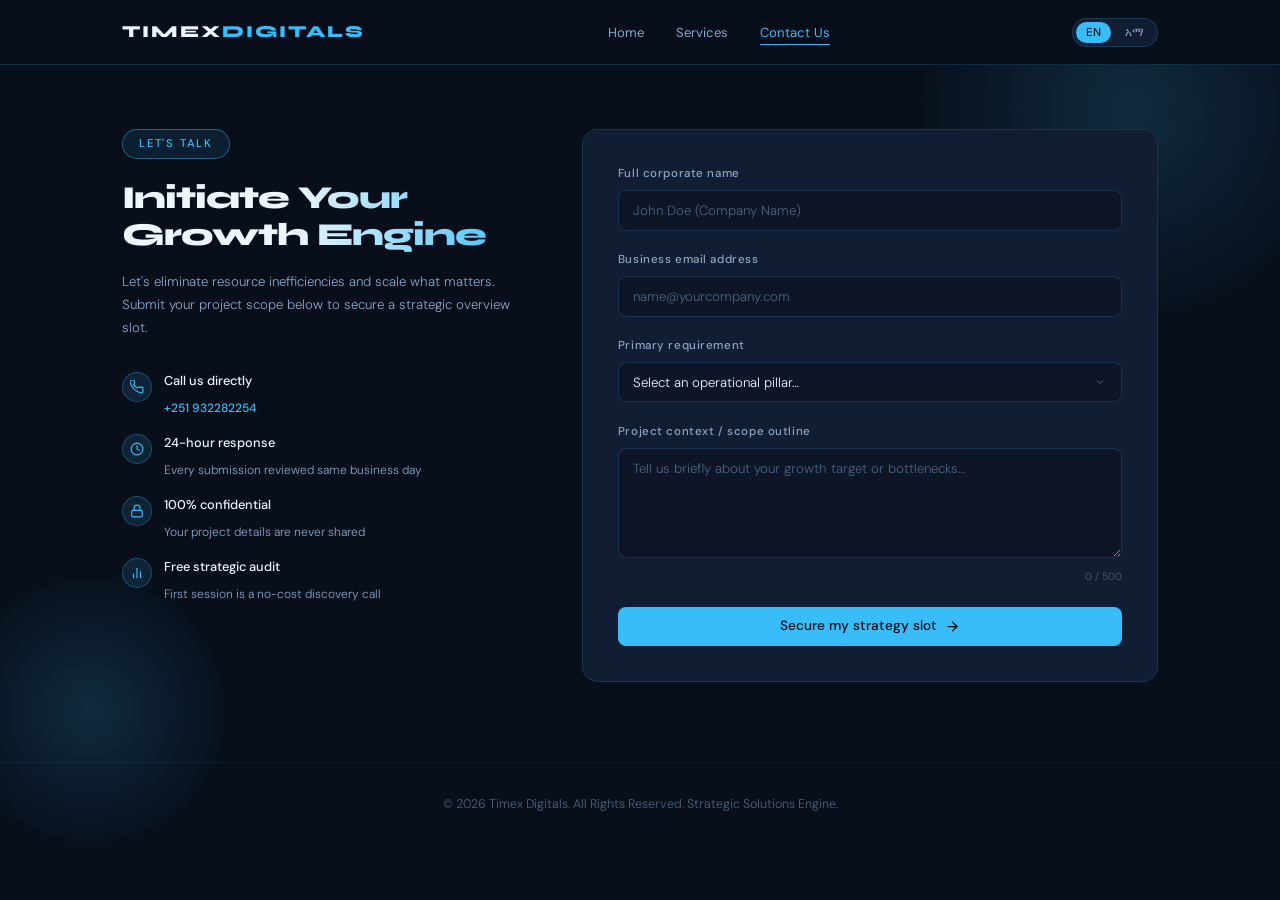
==== contact.html @ e4320874 "Update contact phone number in contact.html" ====
<!DOCTYPE html>
<html lang="en" id="html-root">
<head>
  <meta charset="UTF-8">
  <meta name="viewport" content="width=device-width, initial-scale=1.0">
  <title>Secure a Consultation | Timex Digitals</title>
  <link rel="stylesheet" href="style.css">
  <style>
    .contact-wrap {
      position: relative; z-index: 2;
      max-width: 1100px; margin: 0 auto;
      padding: 4rem 2rem 5rem;
      display: grid;
      grid-template-columns: 1fr 1.4fr;
      gap: 3rem;
      align-items: start;
    }
    .contact-info { animation: fadeUp .55s cubic-bezier(.22,.9,.36,1) .1s both; }
    .page-h1 { font-size: 2rem; margin-bottom: 1rem; }
    .page-sub { font-size: .83rem; line-height: 1.75; margin-bottom: 2rem; animation: fadeUp .6s cubic-bezier(.22,.9,.36,1) .25s both; }

    .trust-items { display: flex; flex-direction: column; gap: 14px; }
    .trust-item  { display: flex; align-items: flex-start; gap: 12px; animation: fadeUp .5s cubic-bezier(.22,.9,.36,1) both; }
    .trust-item:nth-child(1){ animation-delay:.3s; }
    .trust-item:nth-child(2){ animation-delay:.42s; }
    .trust-item:nth-child(3){ animation-delay:.54s; }
    .trust-item:nth-child(4){ animation-delay:.66s; }

    .trust-dot {
      width: 30px; height: 30px; border-radius: 50%;
      background: rgba(56,189,248,.12); border: 0.5px solid rgba(56,189,248,.3);
      display: flex; align-items: center; justify-content: center; flex-shrink: 0; margin-top: 1px;
    }
    .trust-dot svg { width: 14px; height: 14px; stroke: #38bdf8; fill: none; stroke-width: 2; stroke-linecap: round; stroke-linejoin: round; }
    .trust-text strong { display: block; font-size: .8rem; font-weight: 500; color: #f0f6ff; margin-bottom: 2px; }
    .trust-text span   { font-size: .75rem; color: #8ba7c8; }
    .phone-link { color: #38bdf8 !important; font-weight: 500; text-decoration: none; transition: opacity .2s; }
    .phone-link:hover { opacity: .75; }

    .form-card {
      background: #111d33; border-radius: 16px;
      border: 0.5px solid rgba(56,189,248,.15);
      padding: 2.2rem;
      animation: fadeUp .6s cubic-bezier(.22,.9,.36,1) .2s both;
      transition: border-color .3s;
    }
    .form-card:focus-within { border-color: rgba(56,189,248,.35); }

    .field { position: relative; margin-bottom: 1.3rem; }
    .field label { display: block; font-size: .72rem; font-weight: 500; color: #8ba7c8; letter-spacing: .05em; margin-bottom: 6px; transition: color .2s; }
    .field:focus-within label { color: #38bdf8; }

    .field input, .field select, .field textarea {
      width: 100%; background: #0d1526;
      border: 0.5px solid rgba(56,189,248,.18);
      color: #f0f6ff; border-radius: 8px;
      padding: .68rem .9rem;
      font-family: 'DM Sans', sans-serif; font-size: .83rem; font-weight: 300;
      transition: border-color .2s, box-shadow .2s; outline: none;
      appearance: none; -webkit-appearance: none;
    }
    .field input:focus, .field select:focus, .field textarea:focus {
      border-color: #38bdf8;
      box-shadow: 0 0 0 3px rgba(56,189,248,.12);
    }
    .field input::placeholder, .field textarea::placeholder { color: #4a6480; }
    .field select {
      background-image: url("data:image/svg+xml,%3Csvg xmlns='http://www.w3.org/2000/svg' width='12' height='12' viewBox='0 0 24 24' fill='none' stroke='%234a6480' stroke-width='2'%3E%3Cpolyline points='6 9 12 15 18 9'%3E%3C/polyline%3E%3C/svg%3E");
      background-repeat: no-repeat; background-position: right .9rem center;
      padding-right: 2.2rem; cursor: pointer;
    }
    .field select option { background: #111d33; color: #f0f6ff; }
    .field textarea { resize: vertical; min-height: 110px; }

    .valid-icon { position: absolute; right: 10px; top: 50%; transform: translateY(-50%); opacity: 0; transition: opacity .25s; pointer-events: none; }
    .valid-icon svg { width: 14px; height: 14px; stroke: #4ade80; fill: none; stroke-width: 2.5; stroke-linecap: round; stroke-linejoin: round; }
    .field.valid .valid-icon { opacity: 1; }
    .field.valid input, .field.valid select, .field.valid textarea { border-color: rgba(74,222,128,.4); }

    .char-count { font-size: .65rem; color: #4a6480; text-align: right; margin-top: 4px; transition: color .2s; }
    .char-count.warn { color: #fbbf24; }

    .submit-btn {
      width: 100%; font-family: 'DM Sans', sans-serif; font-size: .85rem; font-weight: 500;
      padding: .75rem 1.5rem; border-radius: 8px; border: none; cursor: pointer;
      background: #38bdf8; color: #020c16; line-height: 1;
      display: flex; align-items: center; justify-content: center; gap: 8px;
      transition: transform .18s, box-shadow .18s;
    }
    .submit-btn:hover { transform: translateY(-2px); animation: pulseRing 1.4s ease infinite; }
    .submit-btn:active { transform: scale(.98); }
    .submit-btn:disabled { background: #172240; color: #4a6480; cursor: not-allowed; animation: none; transform: none; }

    .spin-ring { width: 16px; height: 16px; border-radius: 50%; border: 2px solid rgba(2,12,22,.3); border-top-color: #020c16; animation: spin .7s linear infinite; display: none; }

    .success-state { display: none; text-align: center; padding: 2rem 1rem; }
    .success-check {
      width: 56px; height: 56px; border-radius: 50%;
      background: rgba(74,222,128,.12); border: 0.5px solid rgba(74,222,128,.4);
      display: flex; align-items: center; justify-content: center; margin: 0 auto 1.2rem;
      animation: checkPop .5s cubic-bezier(.22,.9,.36,1) both;
    }
    .success-check svg { width: 22px; height: 22px; stroke: #4ade80; fill: none; stroke-width: 2.5; stroke-linecap: round; stroke-linejoin: round; }
    .success-h { font-family: 'Syne', sans-serif; font-size: 1.1rem; font-weight: 700; margin-bottom: .5rem; animation: successSlide .4s ease .1s both; opacity: 0; }
    .success-p { font-size: .8rem; color: #8ba7c8; animation: successSlide .4s ease .2s both; opacity: 0; }
  </style>
</head>
<body>

<div class="orb orb1"></div>
<div class="orb orb2"></div>

<header>
  <div class="nav-inner">
    <a class="logo-link" href="index.html">
      <div class="logo-text">TIMEX<span>DIGITALS</span></div>
    </a>
    <nav>
      <ul>
        <li><a href="index.html" data-key="nav_home">Home</a></li>
        <li><a href="services.html" data-key="nav_services">Services</a></li>
        <li><a href="contact.html" class="active" data-key="nav_contact">Contact Us</a></li>
      </ul>
    </nav>
    <div class="lang-toggle" role="group" aria-label="Language selector">
      <button class="lang-btn active" onclick="setLang('en')">EN</button>
      <button class="lang-btn" onclick="setLang('am')">አማ</button>
    </div>
  </div>
</header>

<main>
  <div class="contact-wrap">

    <!-- LEFT: info panel -->
    <div class="contact-info">
      <span class="page-tag" data-key="ct_tag">Let's talk</span>
      <h1 class="shimmer-title page-h1" data-key="ct_h1">Initiate Your Growth Engine</h1>
      <p class="page-sub muted" data-key="ct_sub">Let's eliminate resource inefficiencies and scale what matters. Submit your project scope below to secure a strategic overview slot.</p>

      <div class="trust-items">
        <!-- Phone -->
        <div class="trust-item">
          <div class="trust-dot">
            <svg viewBox="0 0 24 24"><path d="M22 16.92v3a2 2 0 01-2.18 2 19.79 19.79 0 01-8.63-3.07A19.5 19.5 0 013.07 10.8a19.79 19.79 0 01-3.07-8.68A2 2 0 012 0h3a2 2 0 012 1.72c.127.96.361 1.903.7 2.81a2 2 0 01-.45 2.11L6.09 7.91a16 16 0 006 6l1.27-1.27a2 2 0 012.11-.45c.907.339 1.85.573 2.81.7A2 2 0 0122 14.92z"/></svg>
          </div>
          <div class="trust-text">
            <strong data-key="ct_phone_label">Call us directly</strong>
            <!-- ✏️  REPLACE the number below with your real phone number -->
            <span><a href="tel:+251932282254" class="phone-link">+251 932282254</a></span>
          </div>
        </div>
        <!-- 24h response -->
        <div class="trust-item">
          <div class="trust-dot">
            <svg viewBox="0 0 24 24"><circle cx="12" cy="12" r="10"/><polyline points="12 6 12 12 16 14"/></svg>
          </div>
          <div class="trust-text">
            <strong data-key="ct_trust1_h">24-hour response</strong>
            <span data-key="ct_trust1_p">Every submission reviewed same business day</span>
          </div>
        </div>
        <!-- Confidential -->
        <div class="trust-item">
          <div class="trust-dot">
            <svg viewBox="0 0 24 24"><rect x="3" y="11" width="18" height="11" rx="2" ry="2"/><path d="M7 11V7a5 5 0 0110 0v4"/></svg>
          </div>
          <div class="trust-text">
            <strong data-key="ct_trust2_h">100% confidential</strong>
            <span data-key="ct_trust2_p">Your project details are never shared</span>
          </div>
        </div>
        <!-- Free audit -->
        <div class="trust-item">
          <div class="trust-dot">
            <svg viewBox="0 0 24 24"><line x1="18" y1="20" x2="18" y2="10"/><line x1="12" y1="20" x2="12" y2="4"/><line x1="6" y1="20" x2="6" y2="14"/></svg>
          </div>
          <div class="trust-text">
            <strong data-key="ct_trust3_h">Free strategic audit</strong>
            <span data-key="ct_trust3_p">First session is a no-cost discovery call</span>
          </div>
        </div>
      </div>
    </div>

    <!-- RIGHT: form -->
    <div class="form-card" id="formCard">
      <div id="formBody">
        <div class="field" id="f-name">
          <label for="client-name" data-key="f_name">Full corporate name</label>
          <input type="text" id="client-name" placeholder="John Doe (Company Name)" autocomplete="name">
          <div class="valid-icon"><svg viewBox="0 0 24 24"><polyline points="20 6 9 17 4 12"/></svg></div>
        </div>
        <div class="field" id="f-email">
          <label for="client-email" data-key="f_email">Business email address</label>
          <input type="email" id="client-email" placeholder="name@yourcompany.com" autocomplete="email">
          <div class="valid-icon"><svg viewBox="0 0 24 24"><polyline points="20 6 9 17 4 12"/></svg></div>
        </div>
        <div class="field" id="f-service">
          <label for="service-type" data-key="f_service">Primary requirement</label>
          <select id="service-type">
            <option value="" data-key="f_svc_placeholder">Select an operational pillar…</option>
            <option value="web-dev"    data-key="f_svc1">Web Development & Infrastructure</option>
            <option value="branding"   data-key="f_svc2">Graphic Design & Brand Architecture</option>
            <option value="marketing"  data-key="f_svc3">Ads Campaigns & Digital Optimization</option>
            <option value="consulting" data-key="f_svc4">Enterprise Business Consulting</option>
          </select>
          <div class="valid-icon"><svg viewBox="0 0 24 24"><polyline points="20 6 9 17 4 12"/></svg></div>
        </div>
        <div class="field" id="f-msg">
          <label for="project-notes" data-key="f_msg">Project context / scope outline</label>
          <textarea id="project-notes" placeholder="Tell us briefly about your growth target or bottlenecks…"></textarea>
          <div class="char-count" id="charCount">0 / 500</div>
          <div class="valid-icon" style="top:20px;transform:none;"><svg viewBox="0 0 24 24"><polyline points="20 6 9 17 4 12"/></svg></div>
        </div>
        <button class="submit-btn" id="submitBtn" type="button" onclick="handleSubmit()">
          <span id="btnText" data-key="f_submit">Secure my strategy slot</span>
          <div class="spin-ring" id="spinner"></div>
          <svg id="btnIcon" width="15" height="15" viewBox="0 0 24 24" fill="none" stroke="currentColor" stroke-width="2" stroke-linecap="round" stroke-linejoin="round"><line x1="5" y1="12" x2="19" y2="12"/><polyline points="12 5 19 12 12 19"/></svg>
        </button>
      </div>

      <div class="success-state" id="successState">
        <div class="success-check"><svg viewBox="0 0 24 24"><polyline points="20 6 9 17 4 12"/></svg></div>
        <div class="success-h" data-key="success_h">You're booked in.</div>
        <p class="success-p" data-key="success_p">We've received your scope outline and will be in touch within 24 hours to confirm your strategy session.</p>
      </div>
    </div>

  </div>
</main>

<footer>
  <p data-key="footer">&copy; 2026 Timex Digitals. All Rights Reserved. Strategic Solutions Engine.</p>
</footer>

<script>
  const nameEl    = document.getElementById('client-name');
  const emailEl   = document.getElementById('client-email');
  const serviceEl = document.getElementById('service-type');
  const msgEl     = document.getElementById('project-notes');
  const charCount = document.getElementById('charCount');

  function setValid(id, ok) {
    document.getElementById(id).classList.toggle('valid', ok);
  }

  nameEl.addEventListener('input',    () => setValid('f-name',    nameEl.value.trim().length > 2));
  emailEl.addEventListener('input',   () => setValid('f-email',   /^[^\s@]+@[^\s@]+\.[^\s@]+$/.test(emailEl.value)));
  serviceEl.addEventListener('change',() => setValid('f-service', serviceEl.value !== ''));
  msgEl.addEventListener('input', () => {
    const l = msgEl.value.length;
    charCount.textContent = l + ' / 500';
    charCount.classList.toggle('warn', l > 400);
    setValid('f-msg', l > 20);
    if (l > 500) msgEl.value = msgEl.value.slice(0, 500);
  });

  function handleSubmit() {
    const ok = nameEl.value.trim().length > 2
      && /^[^\s@]+@[^\s@]+\.[^\s@]+$/.test(emailEl.value)
      && serviceEl.value !== ''
      && msgEl.value.length > 20;

    if (!ok) {
      if (nameEl.value.trim().length <= 2)                          nameEl.focus();
      else if (!/^[^\s@]+@[^\s@]+\.[^\s@]+$/.test(emailEl.value)) emailEl.focus();
      else if (!serviceEl.value)                                    serviceEl.focus();
      else                                                          msgEl.focus();
      return;
    }

    const btn  = document.getElementById('submitBtn');
    const txt  = document.getElementById('btnText');
    const spin = document.getElementById('spinner');
    const icon = document.getElementById('btnIcon');

    btn.disabled        = true;
    txt.textContent     = 'Submitting…';
    spin.style.display  = 'block';
    icon.style.display  = 'none';

    setTimeout(() => {
      document.getElementById('formBody').style.display  = 'none';
      document.getElementById('successState').style.display = 'block';
    }, 1600);
  }
</script>
<script src="lang.js"></script>
</body>
</html>
---- style.css ----
@import url('https://fonts.googleapis.com/css2?family=Syne:wght@400;700;800&family=DM+Sans:wght@300;400;500&display=swap');

/* ============================================================
   ANIMATIONS
   ============================================================ */
@keyframes fadeUp    { from{opacity:0;transform:translateY(24px);}to{opacity:1;transform:translateY(0);} }
@keyframes fadeIn    { from{opacity:0;}to{opacity:1;} }
@keyframes shimmer   { 0%{background-position:-200% center;}100%{background-position:200% center;} }
@keyframes tagSlide  { from{opacity:0;transform:translateX(-10px);}to{opacity:1;transform:translateX(0);} }
@keyframes pulseRing { 0%,100%{box-shadow:0 0 0 0 rgba(56,189,248,.35);}50%{box-shadow:0 0 0 9px rgba(56,189,248,0);} }
@keyframes floatA    { 0%,100%{transform:translateY(0);}50%{transform:translateY(-6px);} }
@keyframes floatB    { 0%,100%{transform:translateY(0);}50%{transform:translateY(-6px);} }
@keyframes orbPulse  { 0%,100%{opacity:.06;transform:scale(1);}50%{opacity:.13;transform:scale(1.07);} }
@keyframes barFill   { from{transform:scaleX(0);}to{transform:scaleX(1);} }
@keyframes iconBounce{ 0%,100%{transform:translateY(0);}40%{transform:translateY(-5px);}70%{transform:translateY(-2px);} }
@keyframes checkPop  { 0%{transform:scale(0) rotate(-20deg);opacity:0;}70%{transform:scale(1.2) rotate(4deg);}100%{transform:scale(1) rotate(0);opacity:1;} }
@keyframes spin      { from{transform:rotate(0deg);}to{transform:rotate(360deg);} }
@keyframes successSlide { from{opacity:0;transform:translateY(16px);}to{opacity:1;transform:translateY(0);} }

/* ============================================================
   RESET & BASE
   ============================================================ */
*, *::before, *::after { margin:0; padding:0; box-sizing:border-box; }

:root {
  --bg:     #080e1a;
  --s0:     #0d1526;
  --s1:     #111d33;
  --s2:     #172240;
  --bd:     rgba(56,189,248,.08);
  --bm:     rgba(56,189,248,.18);
  --bh:     rgba(56,189,248,.45);
  --ac:     #38bdf8;
  --ad:     rgba(56,189,248,.10);
  --ag:     rgba(56,189,248,.25);
  --t1:     #f0f6ff;
  --t2:     #8ba7c8;
  --t3:     #4a6480;
  --fd:     'Syne', sans-serif;
  --fb:     'DM Sans', sans-serif;
  --radius: 14px;
}

body {
  background: var(--bg);
  color: var(--t1);
  font-family: var(--fb);
  font-weight: 300;
  line-height: 1.6;
  overflow-x: hidden;
}

a { text-decoration: none; color: inherit; }

/* ============================================================
   AMBIENT ORBS (placed by each page)
   ============================================================ */
.orb {
  position: fixed;
  border-radius: 50%;
  background: radial-gradient(circle, rgba(56,189,248,.17) 0%, transparent 70%);
  pointer-events: none;
  z-index: 0;
  animation: orbPulse 7s ease-in-out infinite;
}
.orb1 { width:460px; height:460px; top:-120px; right:-80px; animation-delay:0s; }
.orb2 { width:300px; height:300px; bottom:40px; left:-60px;  animation-delay:3.5s; }

/* ============================================================
   LANGUAGE TOGGLE
   ============================================================ */
.lang-toggle {
  display: flex;
  align-items: center;
  gap: 4px;
  background: var(--s1);
  border: 0.5px solid var(--bm);
  border-radius: 100px;
  padding: 3px;
  cursor: pointer;
  flex-shrink: 0;
}
.lang-btn {
  font-family: var(--fb);
  font-size: .72rem;
  font-weight: 500;
  padding: 3px 10px;
  border-radius: 100px;
  border: none;
  background: transparent;
  color: var(--t2);
  cursor: pointer;
  transition: background .2s, color .2s;
}
.lang-btn.active {
  background: var(--ac);
  color: #020c16;
}

/* ============================================================
   HEADER & NAV
   ============================================================ */
header {
  position: sticky;
  top: 0;
  z-index: 100;
  background: rgba(8,14,26,.93);
  border-bottom: 0.5px solid var(--bm);
  animation: fadeIn .4s ease both;
  backdrop-filter: blur(10px);
  -webkit-backdrop-filter: blur(10px);
}
.nav-inner {
  max-width: 1100px;
  margin: 0 auto;
  display: flex;
  align-items: center;
  justify-content: space-between;
  padding: 1.1rem 2rem;
  gap: 1.5rem;
}
.logo-link { text-decoration: none; flex-shrink: 0; }
.logo-text {
  font-family: var(--fd);
  font-size: 1.05rem;
  font-weight: 800;
  letter-spacing: .12em;
  color: var(--t1);
  text-transform: uppercase;
}
.logo-text span { color: var(--ac); }

nav ul { list-style: none; display: flex; gap: 2rem; }
nav a {
  font-size: .82rem;
  font-weight: 400;
  color: var(--t2);
  position: relative;
  transition: color .2s;
}
nav a::after {
  content: '';
  position: absolute;
  bottom: -4px; left: 0; right: 0;
  height: 1.5px;
  background: var(--ac);
  transform: scaleX(0);
  transform-origin: left;
  transition: transform .25s cubic-bezier(.22,.9,.36,1);
}
nav a:hover, nav a.active { color: var(--ac); }
nav a:hover::after, nav a.active::after { transform: scaleX(1); }

/* ============================================================
   SHARED SECTION HELPERS
   ============================================================ */
.page-tag {
  display: inline-block;
  font-size: .7rem;
  font-weight: 500;
  letter-spacing: .16em;
  text-transform: uppercase;
  color: var(--ac);
  background: var(--ad);
  border: 0.5px solid var(--bh);
  padding: 5px 16px;
  border-radius: 100px;
  margin-bottom: 1.3rem;
  animation: tagSlide .5s cubic-bezier(.22,.9,.36,1) .05s both;
}

.shimmer-title {
  font-family: var(--fd);
  font-weight: 800;
  line-height: 1.15;
  letter-spacing: -.03em;
  background: linear-gradient(90deg, var(--t1) 20%, var(--ac) 50%, var(--t1) 80%);
  background-size: 200% auto;
  -webkit-background-clip: text;
  -webkit-text-fill-color: transparent;
  background-clip: text;
  animation: fadeUp .6s cubic-bezier(.22,.9,.36,1) .15s both,
             shimmer 3.5s linear 1s infinite;
}

.muted { color: var(--t2); font-weight: 300; }

/* ============================================================
   BUTTONS
   ============================================================ */
.btn-main {
  display: inline-block;
  font-family: var(--fb);
  font-size: .83rem;
  font-weight: 500;
  padding: .65rem 1.5rem;
  border-radius: 7px;
  border: none;
  cursor: pointer;
  line-height: 1;
  background: var(--ac);
  color: #020c16;
  transition: transform .18s, box-shadow .18s;
}
.btn-main:hover {
  transform: translateY(-2px);
  animation: pulseRing 1.4s ease infinite;
}
.btn-sec {
  display: inline-block;
  font-family: var(--fb);
  font-size: .83rem;
  font-weight: 400;
  padding: .65rem 1.5rem;
  border-radius: 7px;
  cursor: pointer;
  line-height: 1;
  background: transparent;
  color: var(--t1);
  border: 0.5px solid var(--bm);
  transition: background .2s, border-color .2s, transform .18s;
}
.btn-sec:hover {
  background: var(--ad);
  border-color: var(--bh);
  transform: translateY(-1px);
}

/* ============================================================
   CARDS
   ============================================================ */
.s-card {
  background: var(--s1);
  border-radius: var(--radius);
  border: 0.5px solid var(--bd);
  padding: 2rem 1.8rem;
  cursor: default;
  transition: border-color .25s, background .25s, transform .3s cubic-bezier(.22,.9,.36,1);
}
.s-card:hover {
  border-color: var(--bh);
  background: var(--s2);
  transform: translateY(-8px) scale(1.015) !important;
  animation-play-state: paused;
}
.s-card-icon {
  width: 42px; height: 42px;
  border-radius: 10px;
  background: var(--ad);
  border: 0.5px solid var(--bm);
  display: flex; align-items: center; justify-content: center;
  font-size: 1.1rem;
  margin-bottom: 1rem;
  transition: background .2s, border-color .2s;
}
.s-card:hover .s-card-icon {
  background: rgba(56,189,248,.18);
  border-color: var(--bh);
  animation: iconBounce .5s ease;
}
.s-card-num  { font-size:.65rem; font-weight:500; letter-spacing:.15em; text-transform:uppercase; color:var(--t3); margin-bottom:.5rem; }
.s-card-title{ font-family:var(--fd); font-size:1rem; font-weight:700; margin-bottom:.65rem; color:var(--t1); }
.s-card-body { font-size:.8rem; color:var(--t2); line-height:1.75; }

.s-bar-wrap  { margin-top:1.3rem; }
.s-bar-label { font-size:.65rem; letter-spacing:.1em; text-transform:uppercase; color:var(--t3); margin-bottom:5px; display:flex; justify-content:space-between; }
.s-bar-track { height:2.5px; background:var(--s2); border-radius:100px; overflow:hidden; }
.s-bar-fill  { height:100%; border-radius:100px; background:var(--ac); transform-origin:left; animation:barFill 1s cubic-bezier(.22,.9,.36,1) both; }

.s-tags { display:flex; flex-wrap:wrap; gap:6px; margin-top:1.2rem; }
.s-tag  {
  font-size:.65rem; font-weight:500;
  padding:3px 9px; border-radius:100px;
  background:var(--ad); color:var(--ac);
  border:0.5px solid var(--bm);
  letter-spacing:.03em;
  transition:background .18s, border-color .18s;
}
.s-tag:hover { background:rgba(56,189,248,.18); border-color:var(--bh); }

/* ============================================================
   FOOTER
   ============================================================ */
footer {
  position: relative; z-index: 2;
  border-top: 0.5px solid var(--bd);
  text-align: center;
  padding: 2rem;
  font-size: .78rem;
  color: var(--t3);
  animation: fadeIn .5s ease .9s both;
}

/* ============================================================
   RESPONSIVE
   ============================================================ */
@media (max-width: 700px) {
  .nav-inner { flex-wrap: wrap; padding: 1rem 1.2rem; }
  nav ul     { gap: 1.2rem; }
  .hero-h1, .page-h1 { font-size: 1.8rem !important; }
  .contact-wrap { grid-template-columns: 1fr !important; }
}
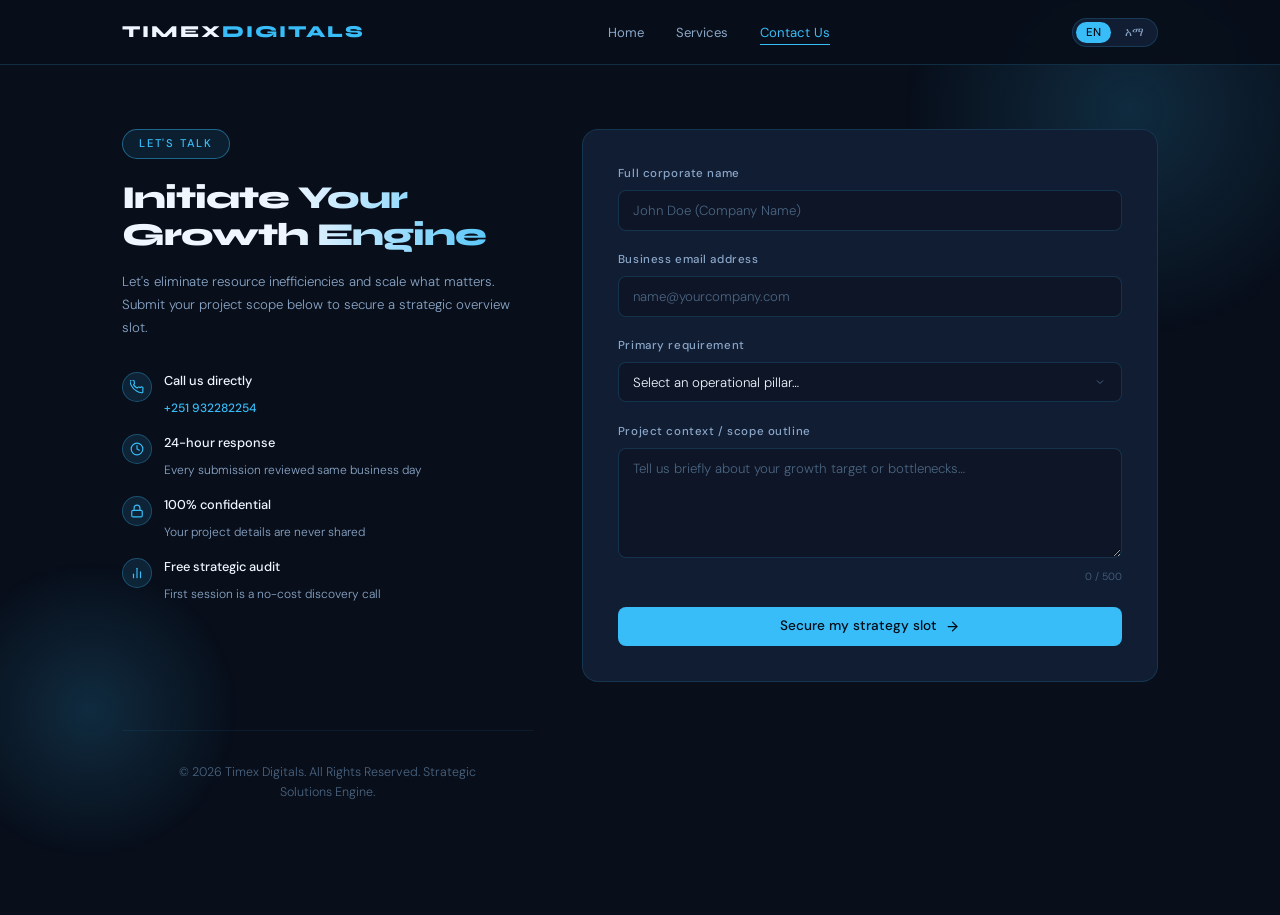
==== commit ae31c76c: "Implement contact form with success message Added HTML structure for contact form and success state." ====
--- a/contact.html
+++ b/contact.html
@@ -183,44 +183,64 @@
       </div>
     </div>
 
-    <!-- RIGHT: form -->
+ <!DOCTYPE html>
+<html lang="en">
+<head>
+  <meta charset="UTF-8">
+  <meta name="viewport" content="width=device-width, initial-scale=1.0">
+  <title>Contact Us | Timex Digitals</title>
+  <link rel="stylesheet" href="style.css">
+</head>
+<body>
+
+<main class="container">
+  <div class="contact-layout">
+
     <div class="form-card" id="formCard">
-      <div id="formBody">
-        <div class="field" id="f-name">
-          <label for="client-name" data-key="f_name">Full corporate name</label>
-          <input type="text" id="client-name" placeholder="John Doe (Company Name)" autocomplete="name">
-          <div class="valid-icon"><svg viewBox="0 0 24 24"><polyline points="20 6 9 17 4 12"/></svg></div>
-        </div>
-        <div class="field" id="f-email">
-          <label for="client-email" data-key="f_email">Business email address</label>
-          <input type="email" id="client-email" placeholder="name@yourcompany.com" autocomplete="email">
-          <div class="valid-icon"><svg viewBox="0 0 24 24"><polyline points="20 6 9 17 4 12"/></svg></div>
-        </div>
-        <div class="field" id="f-service">
-          <label for="service-type" data-key="f_service">Primary requirement</label>
-          <select id="service-type">
-            <option value="" data-key="f_svc_placeholder">Select an operational pillar…</option>
-            <option value="web-dev"    data-key="f_svc1">Web Development & Infrastructure</option>
-            <option value="branding"   data-key="f_svc2">Graphic Design & Brand Architecture</option>
-            <option value="marketing"  data-key="f_svc3">Ads Campaigns & Digital Optimization</option>
-            <option value="consulting" data-key="f_svc4">Enterprise Business Consulting</option>
-          </select>
-          <div class="valid-icon"><svg viewBox="0 0 24 24"><polyline points="20 6 9 17 4 12"/></svg></div>
-        </div>
-        <div class="field" id="f-msg">
-          <label for="project-notes" data-key="f_msg">Project context / scope outline</label>
-          <textarea id="project-notes" placeholder="Tell us briefly about your growth target or bottlenecks…"></textarea>
-          <div class="char-count" id="charCount">0 / 500</div>
-          <div class="valid-icon" style="top:20px;transform:none;"><svg viewBox="0 0 24 24"><polyline points="20 6 9 17 4 12"/></svg></div>
-        </div>
-        <button class="submit-btn" id="submitBtn" type="button" onclick="handleSubmit()">
-          <span id="btnText" data-key="f_submit">Secure my strategy slot</span>
-          <div class="spin-ring" id="spinner"></div>
-          <svg id="btnIcon" width="15" height="15" viewBox="0 0 24 24" fill="none" stroke="currentColor" stroke-width="2" stroke-linecap="round" stroke-linejoin="round"><line x1="5" y1="12" x2="19" y2="12"/><polyline points="12 5 19 12 12 19"/></svg>
-        </button>
-      </div>
-
-      <div class="success-state" id="successState">
+      
+      <form id="agencyForm" action="https://formspree.io/f/xvzyngew" method="POST">
+        <div id="formBody">
+          
+          <div class="field" id="f-name">
+            <label for="client-name" data-key="f_name">Full corporate name</label>
+            <input type="text" id="client-name" name="name" placeholder="John Doe (Company Name)" autocomplete="name">
+            <div class="valid-icon"><svg viewBox="0 0 24 24"><polyline points="20 6 9 17 4 12"/></svg></div>
+          </div>
+          
+          <div class="field" id="f-email">
+            <label for="client-email" data-key="f_email">Business email address</label>
+            <input type="email" id="client-email" name="email" placeholder="name@yourcompany.com" autocomplete="email">
+            <div class="valid-icon"><svg viewBox="0 0 24 24"><polyline points="20 6 9 17 4 12"/></svg></div>
+          </div>
+          
+          <div class="field" id="f-service">
+            <label for="service-type" data-key="f_service">Primary requirement</label>
+            <select id="service-type" name="service">
+              <option value="" data-key="f_svc_placeholder">Select an operational pillar…</option>
+              <option value="web-dev"    data-key="f_svc1">Web Development & Infrastructure</option>
+              <option value="branding"   data-key="f_svc2">Graphic Design & Brand Architecture</option>
+              <option value="marketing"  data-key="f_svc3">Ads Campaigns & Digital Optimization</option>
+              <option value="consulting" data-key="f_svc4">Enterprise Business Consulting</option>
+            </select>
+            <div class="valid-icon"><svg viewBox="0 0 24 24"><polyline points="20 6 9 17 4 12"/></svg></div>
+          </div>
+          
+          <div class="field" id="f-msg">
+            <label for="project-notes" data-key="f_msg">Project context / scope outline</label>
+            <textarea id="project-notes" name="message" placeholder="Tell us briefly about your growth target or bottlenecks…"></textarea>
+            <div class="char-count" id="charCount">0 / 500</div>
+            <div class="valid-icon" style="top:20px;transform:none;"><svg viewBox="0 0 24 24"><polyline points="20 6 9 17 4 12"/></svg></div>
+          </div>
+          
+          <button class="submit-btn" id="submitBtn" type="submit">
+            <span id="btnText" data-key="f_submit">Secure my strategy slot</span>
+            <div class="spin-ring" id="spinner"></div>
+            <svg id="btnIcon" width="15" height="15" viewBox="0 0 24 24" fill="none" stroke="currentColor" stroke-width="2" stroke-linecap="round" stroke-linejoin="round"><line x1="5" y1="12" x2="19" y2="12"/><polyline points="12 5 19 12 12 19"/></svg>
+          </button>
+        </div>
+      </form>
+
+      <div class="success-state" id="successState" style="display: none;">
         <div class="success-check"><svg viewBox="0 0 24 24"><polyline points="20 6 9 17 4 12"/></svg></div>
         <div class="success-h" data-key="success_h">You're booked in.</div>
         <p class="success-p" data-key="success_p">We've received your scope outline and will be in touch within 24 hours to confirm your strategy session.</p>
@@ -240,11 +260,14 @@
   const serviceEl = document.getElementById('service-type');
   const msgEl     = document.getElementById('project-notes');
   const charCount = document.getElementById('charCount');
+  const formEl    = document.getElementById('agencyForm');
 
   function setValid(id, ok) {
-    document.getElementById(id).classList.toggle('valid', ok);
+    const el = document.getElementById(id);
+    if(el) el.classList.toggle('valid', ok);
   }
 
+  // Interactive Live Form Checking
   nameEl.addEventListener('input',    () => setValid('f-name',    nameEl.value.trim().length > 2));
   emailEl.addEventListener('input',   () => setValid('f-email',   /^[^\s@]+@[^\s@]+\.[^\s@]+$/.test(emailEl.value)));
   serviceEl.addEventListener('change',() => setValid('f-service', serviceEl.value !== ''));
@@ -256,14 +279,18 @@
     if (l > 500) msgEl.value = msgEl.value.slice(0, 500);
   });
 
-  function handleSubmit() {
+  // Intercept the final submit event
+  formEl.addEventListener('submit', function(e) {
+    e.preventDefault(); // Stop standard page refreshing loop
+
+    // Verification evaluation
     const ok = nameEl.value.trim().length > 2
       && /^[^\s@]+@[^\s@]+\.[^\s@]+$/.test(emailEl.value)
       && serviceEl.value !== ''
       && msgEl.value.length > 20;
 
     if (!ok) {
-      if (nameEl.value.trim().length <= 2)                          nameEl.focus();
+      if (nameEl.value.trim().length <= 2)           nameEl.focus();
       else if (!/^[^\s@]+@[^\s@]+\.[^\s@]+$/.test(emailEl.value)) emailEl.focus();
       else if (!serviceEl.value)                                    serviceEl.focus();
       else                                                          msgEl.focus();
@@ -275,15 +302,53 @@
     const spin = document.getElementById('spinner');
     const icon = document.getElementById('btnIcon');
 
+    // Trigger visual processing states
     btn.disabled        = true;
-    txt.textContent     = 'Submitting…';
-    spin.style.display  = 'block';
-    icon.style.display  = 'none';
-
-    setTimeout(() => {
-      document.getElementById('formBody').style.display  = 'none';
-      document.getElementById('successState').style.display = 'block';
-    }, 1600);
+    if(txt) txt.textContent = 'Submitting…';
+    if(spin) spin.style.display = 'block';
+    if(icon) icon.style.display = 'none';
+
+    // Construct JSON dictionary formatting payload object explicitly
+    const dataToSend = {
+      name: nameEl.value.trim(),
+      email: emailEl.value.trim(),
+      service: serviceEl.value,
+      message: msgEl.value.trim()
+    };
+
+    // Run remote asynchronous network delivery protocol
+    fetch(formEl.action, {
+      method: 'POST',
+      body: JSON.stringify(dataToSend),
+      headers: { 
+        'Content-Type': 'application/json',
+        'Accept': 'application/json' 
+      }
+    })
+    .then(response => {
+      if (response.ok) {
+        // Clear variables and transition into final layout state
+        setTimeout(() => {
+          document.getElementById('formBody').style.display  = 'none';
+          document.getElementById('successState').style.display = 'block';
+        }, 1600);
+        formEl.reset();
+      } else {
+        alert("Submission blocked by Formspree. Please make sure the form is active and fields contain more than 20 characters.");
+        resetButton();
+      }
+    })
+    .catch(error => {
+      alert("Network transmission failure. Please check your internet connection.");
+      resetButton();
+    });
+  });
+
+  function resetButton() {
+    document.getElementById('submitBtn').disabled = false;
+    document.getElementById('btnText').textContent = 'Secure my strategy slot';
+    document.getElementById('spinner').style.display = 'none';
+    document.getElementById('btnIcon').style.display = 'inline-block';
   }
 </script>
 <script src="lang.js"></script>
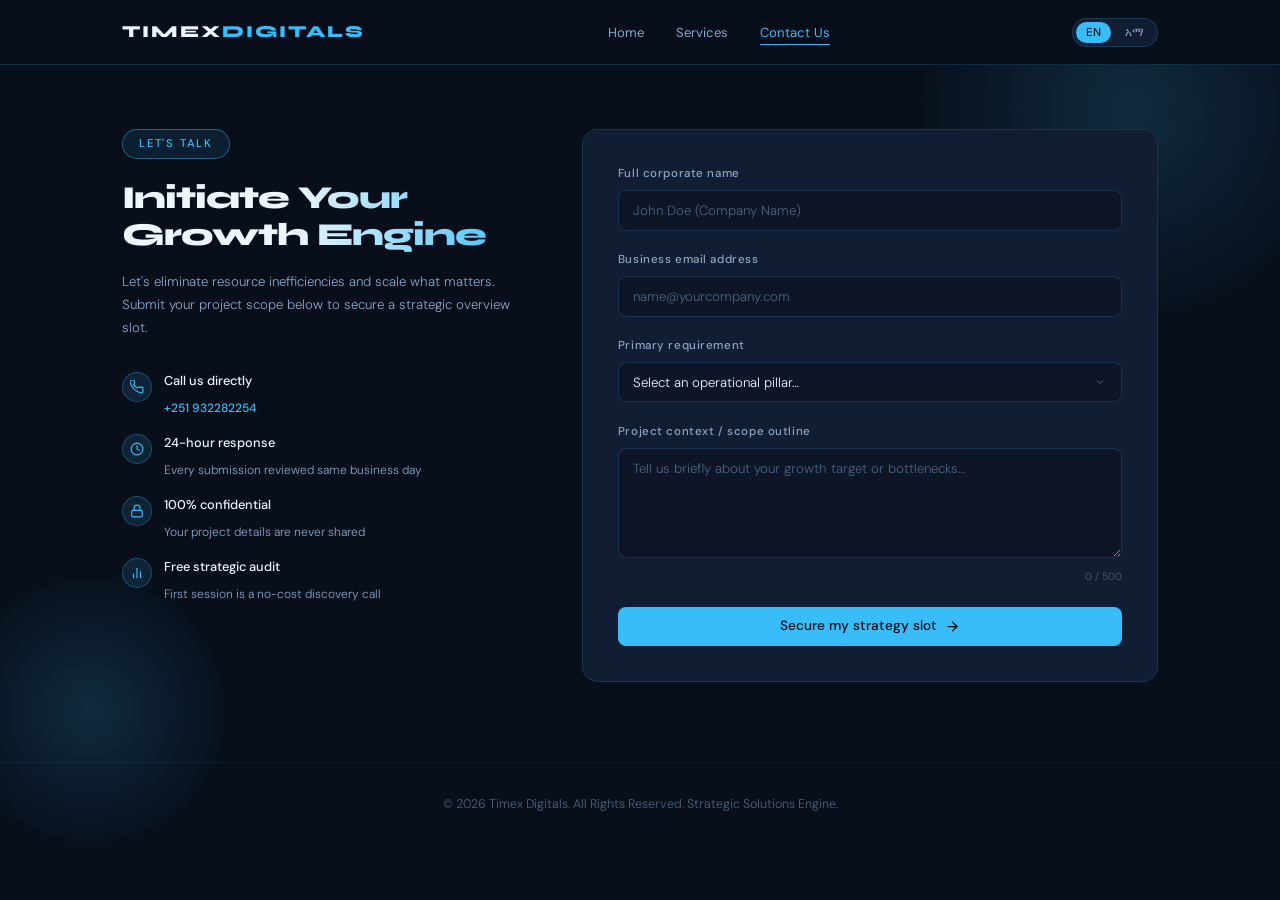
==== commit d55425fe: "Refactor contact form and improve submission logic Removed HTML boilerplate and updated form submiss" ====
--- a/contact.html
+++ b/contact.html
@@ -183,20 +183,7 @@
       </div>
     </div>
 
- <!DOCTYPE html>
-<html lang="en">
-<head>
-  <meta charset="UTF-8">
-  <meta name="viewport" content="width=device-width, initial-scale=1.0">
-  <title>Contact Us | Timex Digitals</title>
-  <link rel="stylesheet" href="style.css">
-</head>
-<body>
-
-<main class="container">
-  <div class="contact-layout">
-
-    <div class="form-card" id="formCard">
+<div class="form-card" id="formCard">
       
       <form id="agencyForm" action="https://formspree.io/f/xvzyngew" method="POST">
         <div id="formBody">
@@ -308,20 +295,14 @@
     if(spin) spin.style.display = 'block';
     if(icon) icon.style.display = 'none';
 
-    // Construct JSON dictionary formatting payload object explicitly
-    const dataToSend = {
-      name: nameEl.value.trim(),
-      email: emailEl.value.trim(),
-      service: serviceEl.value,
-      message: msgEl.value.trim()
-    };
+    // Pack data natively using Formspree standard multi-part payload
+    const formData = new FormData(formEl);
 
     // Run remote asynchronous network delivery protocol
     fetch(formEl.action, {
       method: 'POST',
-      body: JSON.stringify(dataToSend),
+      body: formData,
       headers: { 
-        'Content-Type': 'application/json',
         'Accept': 'application/json' 
       }
     })
@@ -334,7 +315,7 @@
         }, 1600);
         formEl.reset();
       } else {
-        alert("Submission blocked by Formspree. Please make sure the form is active and fields contain more than 20 characters.");
+        alert("Submission blocked by Formspree. Make sure you don't have an incorrect domain restriction saved inside your Formspree dashboard settings panel!");
         resetButton();
       }
     })
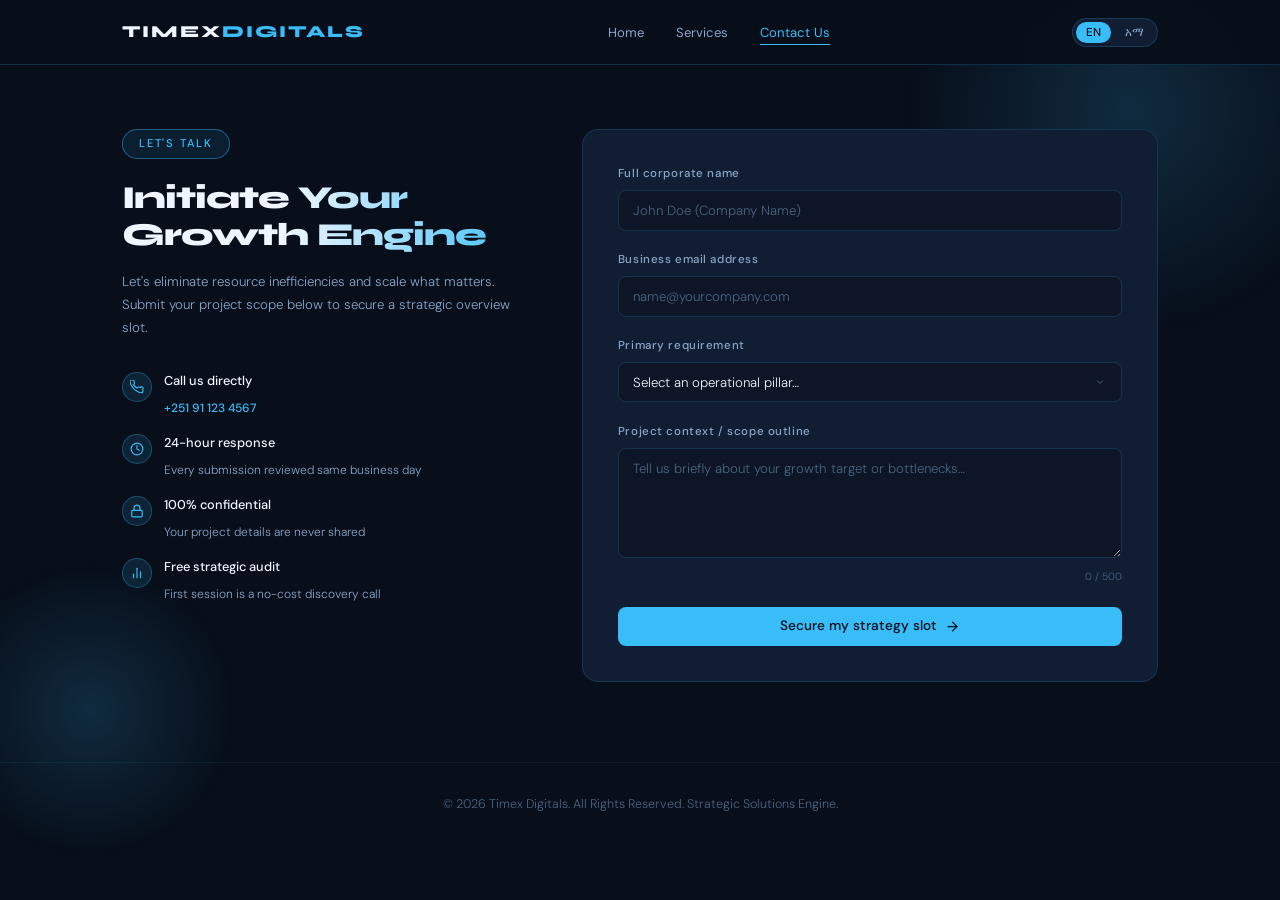
==== commit affd28f9: "Add files via upload" ====
--- a/contact.html
+++ b/contact.html
@@ -147,7 +147,7 @@
           <div class="trust-text">
             <strong data-key="ct_phone_label">Call us directly</strong>
             <!-- ✏️  REPLACE the number below with your real phone number -->
-            <span><a href="tel:+251932282254" class="phone-link">+251 932282254</a></span>
+            <span><a href="tel:+251911234567" class="phone-link">+251 91 123 4567</a></span>
           </div>
         </div>
         <!-- 24h response -->
@@ -183,51 +183,44 @@
       </div>
     </div>
 
-<div class="form-card" id="formCard">
-      
-      <form id="agencyForm" action="https://formspree.io/f/xvzyngew" method="POST">
-        <div id="formBody">
-          
-          <div class="field" id="f-name">
-            <label for="client-name" data-key="f_name">Full corporate name</label>
-            <input type="text" id="client-name" name="name" placeholder="John Doe (Company Name)" autocomplete="name">
-            <div class="valid-icon"><svg viewBox="0 0 24 24"><polyline points="20 6 9 17 4 12"/></svg></div>
-          </div>
-          
-          <div class="field" id="f-email">
-            <label for="client-email" data-key="f_email">Business email address</label>
-            <input type="email" id="client-email" name="email" placeholder="name@yourcompany.com" autocomplete="email">
-            <div class="valid-icon"><svg viewBox="0 0 24 24"><polyline points="20 6 9 17 4 12"/></svg></div>
-          </div>
-          
-          <div class="field" id="f-service">
-            <label for="service-type" data-key="f_service">Primary requirement</label>
-            <select id="service-type" name="service">
-              <option value="" data-key="f_svc_placeholder">Select an operational pillar…</option>
-              <option value="web-dev"    data-key="f_svc1">Web Development & Infrastructure</option>
-              <option value="branding"   data-key="f_svc2">Graphic Design & Brand Architecture</option>
-              <option value="marketing"  data-key="f_svc3">Ads Campaigns & Digital Optimization</option>
-              <option value="consulting" data-key="f_svc4">Enterprise Business Consulting</option>
-            </select>
-            <div class="valid-icon"><svg viewBox="0 0 24 24"><polyline points="20 6 9 17 4 12"/></svg></div>
-          </div>
-          
-          <div class="field" id="f-msg">
-            <label for="project-notes" data-key="f_msg">Project context / scope outline</label>
-            <textarea id="project-notes" name="message" placeholder="Tell us briefly about your growth target or bottlenecks…"></textarea>
-            <div class="char-count" id="charCount">0 / 500</div>
-            <div class="valid-icon" style="top:20px;transform:none;"><svg viewBox="0 0 24 24"><polyline points="20 6 9 17 4 12"/></svg></div>
-          </div>
-          
-          <button class="submit-btn" id="submitBtn" type="submit">
-            <span id="btnText" data-key="f_submit">Secure my strategy slot</span>
-            <div class="spin-ring" id="spinner"></div>
-            <svg id="btnIcon" width="15" height="15" viewBox="0 0 24 24" fill="none" stroke="currentColor" stroke-width="2" stroke-linecap="round" stroke-linejoin="round"><line x1="5" y1="12" x2="19" y2="12"/><polyline points="12 5 19 12 12 19"/></svg>
-          </button>
-        </div>
-      </form>
-
-      <div class="success-state" id="successState" style="display: none;">
+    <!-- RIGHT: form -->
+    <div class="form-card" id="formCard">
+      <div id="formBody">
+        <div class="field" id="f-name">
+          <label for="client-name" data-key="f_name">Full corporate name</label>
+          <input type="text" id="client-name" placeholder="John Doe (Company Name)" autocomplete="name">
+          <div class="valid-icon"><svg viewBox="0 0 24 24"><polyline points="20 6 9 17 4 12"/></svg></div>
+        </div>
+        <div class="field" id="f-email">
+          <label for="client-email" data-key="f_email">Business email address</label>
+          <input type="email" id="client-email" placeholder="name@yourcompany.com" autocomplete="email">
+          <div class="valid-icon"><svg viewBox="0 0 24 24"><polyline points="20 6 9 17 4 12"/></svg></div>
+        </div>
+        <div class="field" id="f-service">
+          <label for="service-type" data-key="f_service">Primary requirement</label>
+          <select id="service-type">
+            <option value="" data-key="f_svc_placeholder">Select an operational pillar…</option>
+            <option value="web-dev"    data-key="f_svc1">Web Development & Infrastructure</option>
+            <option value="branding"   data-key="f_svc2">Graphic Design & Brand Architecture</option>
+            <option value="marketing"  data-key="f_svc3">Ads Campaigns & Digital Optimization</option>
+            <option value="consulting" data-key="f_svc4">Enterprise Business Consulting</option>
+          </select>
+          <div class="valid-icon"><svg viewBox="0 0 24 24"><polyline points="20 6 9 17 4 12"/></svg></div>
+        </div>
+        <div class="field" id="f-msg">
+          <label for="project-notes" data-key="f_msg">Project context / scope outline</label>
+          <textarea id="project-notes" placeholder="Tell us briefly about your growth target or bottlenecks…"></textarea>
+          <div class="char-count" id="charCount">0 / 500</div>
+          <div class="valid-icon" style="top:20px;transform:none;"><svg viewBox="0 0 24 24"><polyline points="20 6 9 17 4 12"/></svg></div>
+        </div>
+        <button class="submit-btn" id="submitBtn" type="button" onclick="handleSubmit()">
+          <span id="btnText" data-key="f_submit">Secure my strategy slot</span>
+          <div class="spin-ring" id="spinner"></div>
+          <svg id="btnIcon" width="15" height="15" viewBox="0 0 24 24" fill="none" stroke="currentColor" stroke-width="2" stroke-linecap="round" stroke-linejoin="round"><line x1="5" y1="12" x2="19" y2="12"/><polyline points="12 5 19 12 12 19"/></svg>
+        </button>
+      </div>
+
+      <div class="success-state" id="successState">
         <div class="success-check"><svg viewBox="0 0 24 24"><polyline points="20 6 9 17 4 12"/></svg></div>
         <div class="success-h" data-key="success_h">You're booked in.</div>
         <p class="success-p" data-key="success_p">We've received your scope outline and will be in touch within 24 hours to confirm your strategy session.</p>
@@ -247,14 +240,11 @@
   const serviceEl = document.getElementById('service-type');
   const msgEl     = document.getElementById('project-notes');
   const charCount = document.getElementById('charCount');
-  const formEl    = document.getElementById('agencyForm');
 
   function setValid(id, ok) {
-    const el = document.getElementById(id);
-    if(el) el.classList.toggle('valid', ok);
+    document.getElementById(id).classList.toggle('valid', ok);
   }
 
-  // Interactive Live Form Checking
   nameEl.addEventListener('input',    () => setValid('f-name',    nameEl.value.trim().length > 2));
   emailEl.addEventListener('input',   () => setValid('f-email',   /^[^\s@]+@[^\s@]+\.[^\s@]+$/.test(emailEl.value)));
   serviceEl.addEventListener('change',() => setValid('f-service', serviceEl.value !== ''));
@@ -266,18 +256,14 @@
     if (l > 500) msgEl.value = msgEl.value.slice(0, 500);
   });
 
-  // Intercept the final submit event
-  formEl.addEventListener('submit', function(e) {
-    e.preventDefault(); // Stop standard page refreshing loop
-
-    // Verification evaluation
+  function handleSubmit() {
     const ok = nameEl.value.trim().length > 2
       && /^[^\s@]+@[^\s@]+\.[^\s@]+$/.test(emailEl.value)
       && serviceEl.value !== ''
       && msgEl.value.length > 20;
 
     if (!ok) {
-      if (nameEl.value.trim().length <= 2)           nameEl.focus();
+      if (nameEl.value.trim().length <= 2)                          nameEl.focus();
       else if (!/^[^\s@]+@[^\s@]+\.[^\s@]+$/.test(emailEl.value)) emailEl.focus();
       else if (!serviceEl.value)                                    serviceEl.focus();
       else                                                          msgEl.focus();
@@ -289,47 +275,15 @@
     const spin = document.getElementById('spinner');
     const icon = document.getElementById('btnIcon');
 
-    // Trigger visual processing states
     btn.disabled        = true;
-    if(txt) txt.textContent = 'Submitting…';
-    if(spin) spin.style.display = 'block';
-    if(icon) icon.style.display = 'none';
-
-    // Pack data natively using Formspree standard multi-part payload
-    const formData = new FormData(formEl);
-
-    // Run remote asynchronous network delivery protocol
-    fetch(formEl.action, {
-      method: 'POST',
-      body: formData,
-      headers: { 
-        'Accept': 'application/json' 
-      }
-    })
-    .then(response => {
-      if (response.ok) {
-        // Clear variables and transition into final layout state
-        setTimeout(() => {
-          document.getElementById('formBody').style.display  = 'none';
-          document.getElementById('successState').style.display = 'block';
-        }, 1600);
-        formEl.reset();
-      } else {
-        alert("Submission blocked by Formspree. Make sure you don't have an incorrect domain restriction saved inside your Formspree dashboard settings panel!");
-        resetButton();
-      }
-    })
-    .catch(error => {
-      alert("Network transmission failure. Please check your internet connection.");
-      resetButton();
-    });
-  });
-
-  function resetButton() {
-    document.getElementById('submitBtn').disabled = false;
-    document.getElementById('btnText').textContent = 'Secure my strategy slot';
-    document.getElementById('spinner').style.display = 'none';
-    document.getElementById('btnIcon').style.display = 'inline-block';
+    txt.textContent     = 'Submitting…';
+    spin.style.display  = 'block';
+    icon.style.display  = 'none';
+
+    setTimeout(() => {
+      document.getElementById('formBody').style.display  = 'none';
+      document.getElementById('successState').style.display = 'block';
+    }, 1600);
   }
 </script>
 <script src="lang.js"></script>
